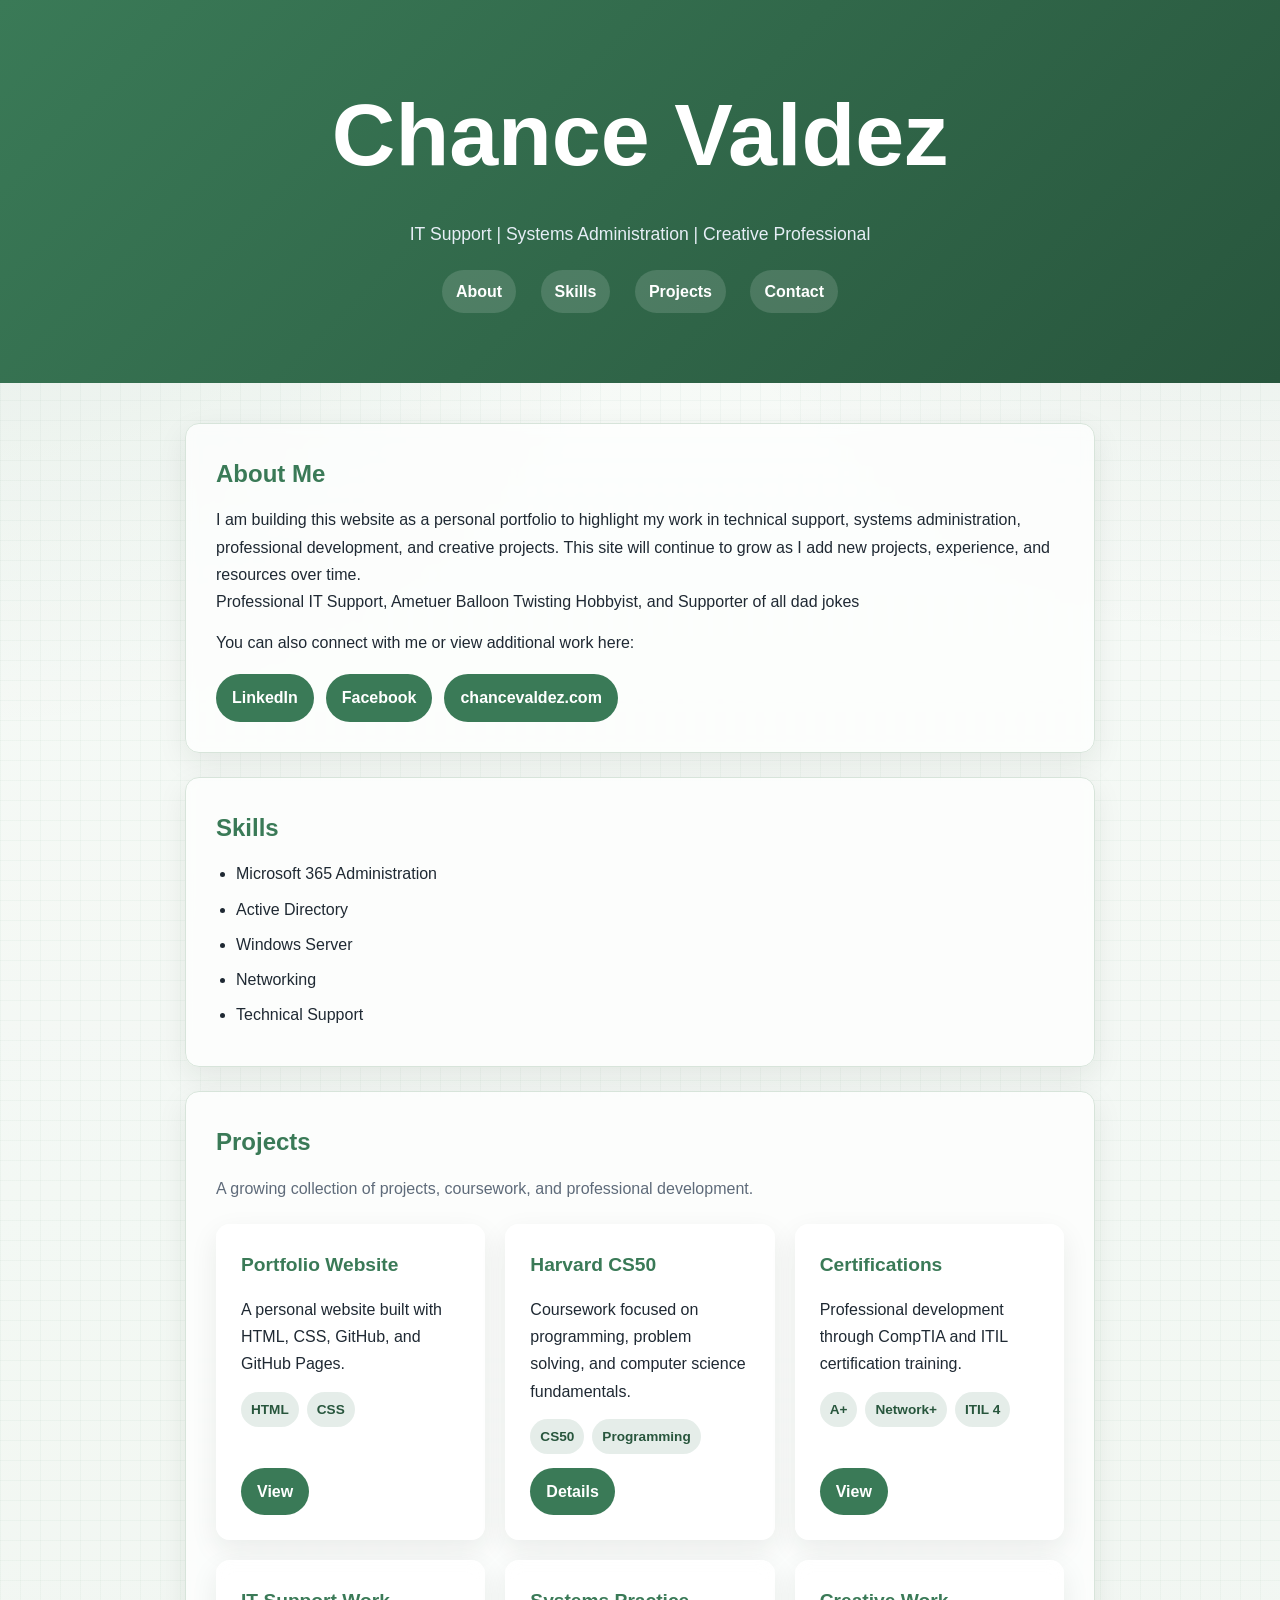
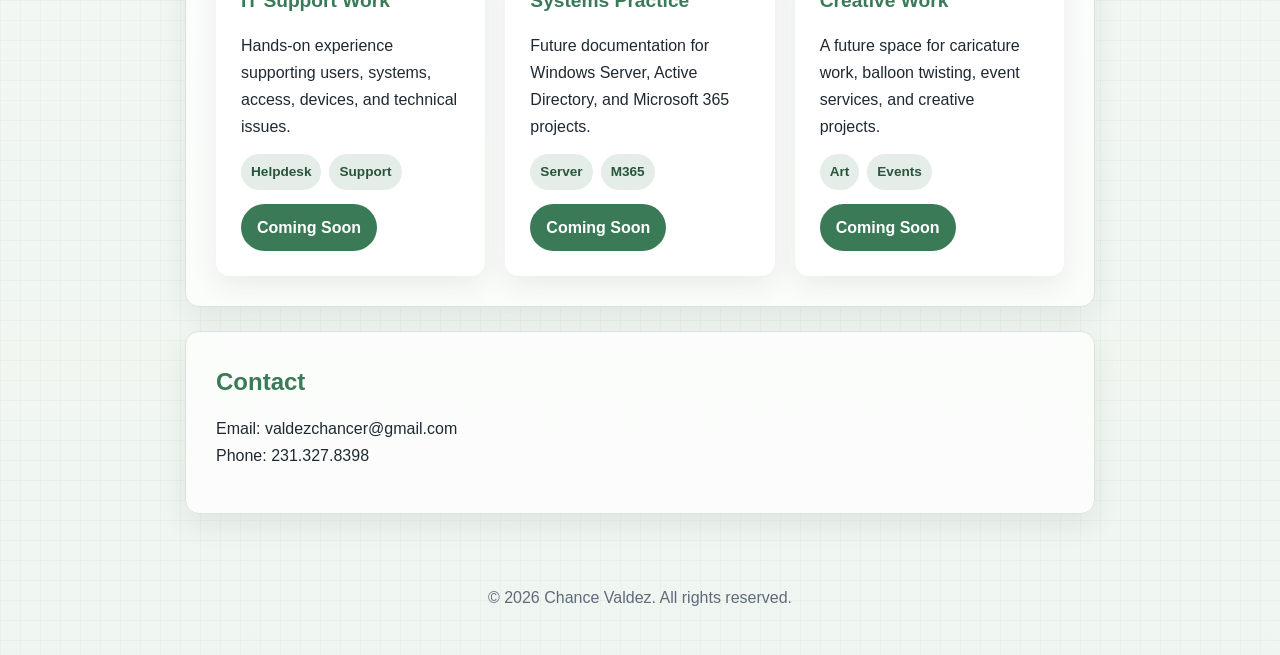
==== index.html @ 9042cffb "Build site dependencies and Journal structure" ====
<!DOCTYPE html>
<html lang="en">
<head>
  <meta charset="UTF-8" />

  <!-- Makes the site work better on phones/tablets -->
  <meta name="viewport" content="width=device-width, initial-scale=1.0" />

  <title>Chance Valdez | Portfolio</title>

  <!-- Connects this HTML file to the CSS styling file -->
  <link rel="stylesheet" href="style.css" />
</head>

<body>
  <header>
  <h1>Chance Valdez</h1>
  <p>IT Support | Systems Administration | Creative Professional</p>

  <nav>
    <a href="#about">About</a>
    <a href="#skills">Skills</a>
    <a href="#projects">Projects</a>
    <a href="#contact">Contact</a>
  </nav>

    <!-- Future expansion:
         Add a navigation menu here when the site grows.
         Example: Home, Resume, Projects, Contact, Art Business -->
  </header>

  <main>
    <section id="about">
  <h2>About Me</h2>
      <p>
  I am building this website as a personal portfolio to highlight my work in
  technical support, systems administration, professional development, and
  creative projects. This site will continue to grow as I add new projects,
  experience, and resources over time.
  <br>
  Professional IT Support, Ametuer Balloon Twisting Hobbyist, and Supporter of all dad jokes
</p>

<p>
  You can also connect with me or view additional work here:
</p>

<ul class="profile-links">
  <li>
    <a href="https://linkedin.chancevaldez.com" target="_blank" rel="noopener noreferrer">
      LinkedIn
    </a>
  </li>
  <li>
    <a href="https://www.facebook.com/chance.valdez" target="_blank" rel="noopener noreferrer">
      Facebook
    </a>
  </li>
  <li>
    <a href="https://chancevaldez.com" target="_blank" rel="noopener noreferrer">
      chancevaldez.com
    </a>
  </li>
</ul>

      <!-- Future expansion:
           Add a stronger professional summary here.
           This can be tailored toward IT, systems administration, or art/business. -->
    </section>

    <section id="skills">
      <h2>Skills</h2>
      <ul>
        <li>Microsoft 365 Administration</li>
        <li>Active Directory</li>
        <li>Windows Server</li>
        <li>Networking</li>
        <li>Technical Support</li>
      </ul>

      <!-- Future expansion:
           Turn this into skill categories:
           - Systems Administration
           - Networking
           - Cloud / Microsoft 365
           - Customer Support
           - Creative Services -->
    </section>

    <section id="projects">
  <h2>Projects</h2>

  <p class="section-intro">
    A growing collection of projects, coursework, and professional development.
  </p>

  <div class="project-grid">

    <article class="project-card">
      <h3>Portfolio Website</h3>
      <p>A personal website built with HTML, CSS, GitHub, and GitHub Pages.</p>
      <div class="project-tags">
        <span>HTML</span>
        <span>CSS</span>
      </div>
      <a href="https://chancevaldez.com" target="_blank" rel="noopener noreferrer" class="project-link">View</a>
    </article>

    <article class="project-card">
      <h3>Harvard CS50</h3>
      <p>Coursework focused on programming, problem solving, and computer science fundamentals.</p>
      <div class="project-tags">
        <span>CS50</span>
        <span>Programming</span>
      </div>
      <a href="https://pll.harvard.edu/course/cs50-introduction-computer-science" target="_blank" rel="noopener noreferrer" class="project-link">Details</a>
    </article>

    <article class="project-card">
      <h3>Certifications</h3>
      <p>Professional development through CompTIA and ITIL certification training.</p>
      <div class="project-tags">
        <span>A+</span>
        <span>Network+</span>
        <span>ITIL 4</span>
      </div>
      <a href="https://www.linkedin.com/in/leonard-valdez-239590a0/details/certifications/" target="_blank" rel="noopener noreferrer" class="project-link">View</a>
    </article>

    <article class="project-card">
      <h3>IT Support Work</h3>
      <p>Hands-on experience supporting users, systems, access, devices, and technical issues.</p>
      <div class="project-tags">
        <span>Helpdesk</span>
        <span>Support</span>
      </div>
      <a href="#" class="project-link">Coming Soon</a>
    </article>

    <article class="project-card">
      <h3>Systems Practice</h3>
      <p>Future documentation for Windows Server, Active Directory, and Microsoft 365 projects.</p>
      <div class="project-tags">
        <span>Server</span>
        <span>M365</span>
      </div>
      <a href="#" class="project-link">Coming Soon</a>
    </article>

    <article class="project-card">
      <h3>Creative Work</h3>
      <p>A future space for caricature work, balloon twisting, event services, and creative projects.</p>
      <div class="project-tags">
        <span>Art</span>
        <span>Events</span>
      </div>
      <a href="#" class="project-link">Coming Soon</a>
    </article>

  </div>

      <!-- Future expansion:
           Add cards for each project:
           - GitHub project
           - Home lab
           - Website build
           - Resume/career project
           - Caricature business page -->
    </section>

    <section id="contact">
      <h2>Contact</h2>
      <p>Email: valdezchancer@gmail.com
      <br>Phone: 231.327.8398
      </p>

      <!-- Future expansion:
           Add links to:
           - LinkedIn
           - GitHub
           - Resume PDF
           - Art portfolio/social pages -->
    </section>
  </main>

  <footer>
    <p>&copy; 2026 Chance Valdez. All rights reserved.</p>
  </footer>

  <!-- Optional JavaScript file for future features -->
  <script src="script.js"></script>
</body>
</html>
---- style.css ----
* {
  box-sizing: border-box;
  margin: 0;
  padding: 0;
}

html {
  scroll-behavior: smooth;
}

:root {
  --bg: #f4f8f4;
  --card: #ffffff;
  --text: #1f2933;
  --muted: #5f6b7a;
  --primary: #3a7a57;
  --primary-dark: #28563d;
  --border: #d7e4da;
}

body {
  font-family: Arial, Helvetica, sans-serif;
  line-height: 1.7;
  color: var(--text);
  margin: 0;

  background:
    linear-gradient(rgba(255,255,255,0.35), rgba(255,255,255,0.35)),
    linear-gradient(to right, rgba(47, 111, 79, 0.06) 1px, transparent 1px),
    linear-gradient(to bottom, rgba(47, 111, 79, 0.06) 1px, transparent 1px),
    radial-gradient(circle at top left, rgba(58, 122, 87, 0.18), transparent 28%),
    radial-gradient(circle at top right, rgba(40, 86, 61, 0.14), transparent 25%),
    linear-gradient(180deg, #f4f8f4 0%, #eef5ef 45%, #e7f0e8 100%);
  background-size:
    auto,
    20px 20px,
    20px 20px,
    auto,
    auto,
    auto;
}

header {
  text-align: center;
  padding: 60px 20px;
  background: linear-gradient(135deg, var(--primary), var(--primary-dark));
  color: white;
}

header h1 {
  font-size: 5.5rem;
  margin-bottom: 10px;
}

header p {
  font-size: 1.1rem;
  color: #e6eef6;
}

nav {
  margin-top: 20px;
}

nav a {
  display: inline-block;
  margin: 0 10px 10px;
  color: white;
  text-decoration: none;
  font-weight: bold;
  padding: 8px 14px;
  border-radius: 999px;
  background: rgba(255, 255, 255, 0.14);
  transition: background 0.2s ease, transform 0.2s ease;
}

nav a:hover {
  background: rgba(255, 255, 255, 0.24);
  transform: translateY(-2px);
}

main {
  max-width: 950px;
  margin: 40px auto;
  padding: 0 20px;
}

section {
  background: rgba(255, 255, 255, 0.72);
  margin-bottom: 24px;
  padding: 30px;
  border: 1px solid var(--border);
  border-radius: 14px;
  box-shadow: 0 10px 30px rgba(20, 40, 30, 0.08);
  backdrop-filter: blur(6px);
  -webkit-backdrop-filter: blur(6px);
}

section h2 {
  color: var(--primary);
  margin-bottom: 12px;
  font-size: 1.5rem;
}

p {
  margin-bottom: 14px;
}

ul {
  margin-left: 20px;
}

li {
  margin-bottom: 8px;
}

.profile-links {
  list-style: none;
  margin-left: 0;
  margin-top: 18px;
  display: flex;
  flex-wrap: wrap;
  gap: 12px;
}

.profile-links li {
  margin-bottom: 0;
}

.profile-links a {
  display: inline-block;
  padding: 10px 16px;
  border-radius: 999px;
  background: var(--primary);
  color: white;
  text-decoration: none;
  font-weight: bold;
}

.profile-links a:hover {
  background: var(--primary-dark);
}

.section-intro {
  margin-bottom: 22px;
  color: var(--muted);
}

.project-grid {
  display: grid;
  grid-template-columns: repeat(auto-fit, minmax(260px, 1fr));
  gap: 20px;
}

.project-card {
  background: rgba(255, 255, 255, 0.76);
  border: 1px solid rgba(255, 255, 255, 0.42);
  border-radius: 14px;
  padding: 24px;
  box-shadow: 0 10px 28px rgba(20, 40, 30, 0.08);
  backdrop-filter: blur(8px);
  -webkit-backdrop-filter: blur(8px);

  display: flex;
  flex-direction: column;
  gap: 14px;

  transition: transform 0.22s ease, box-shadow 0.22s ease;
}

.project-card:hover {
  transform: translateY(-5px);
  box-shadow: 0 16px 36px rgba(20, 40, 30, 0.14);
}

.project-card h3 {
  color: var(--primary);
  font-size: 1.2rem;
}

.project-card p {
  margin-bottom: 0;
}

.project-tags {
  display: flex;
  flex-wrap: wrap;
  gap: 8px;
}

.project-tags span {
  padding: 6px 10px;
  border-radius: 999px;
  background: rgba(47, 111, 79, 0.12);
  color: var(--primary-dark);
  font-size: 0.85rem;
  font-weight: 600;
}

.project-link {
  margin-top: auto;
  align-self: flex-start;
  padding: 10px 16px;
  border-radius: 999px;
  background: var(--primary);
  color: white;
  text-decoration: none;
  font-weight: bold;
}

.project-link:hover {
  background: var(--primary-dark);
}

footer {
  text-align: center;
  padding: 30px 20px;
  color: var(--muted);
}

@media (max-width: 600px) {
  header {
    padding: 45px 16px;
  }

  header h1 {
    font-size: 2rem;
  }

  section {
    padding: 22px;
  }

  .profile-links {
    flex-direction: column;
  }

  .profile-links a {
    text-align: center;
    width: 100%;
  }

  .project-link {
    width: 100%;
    text-align: center;
  }
}
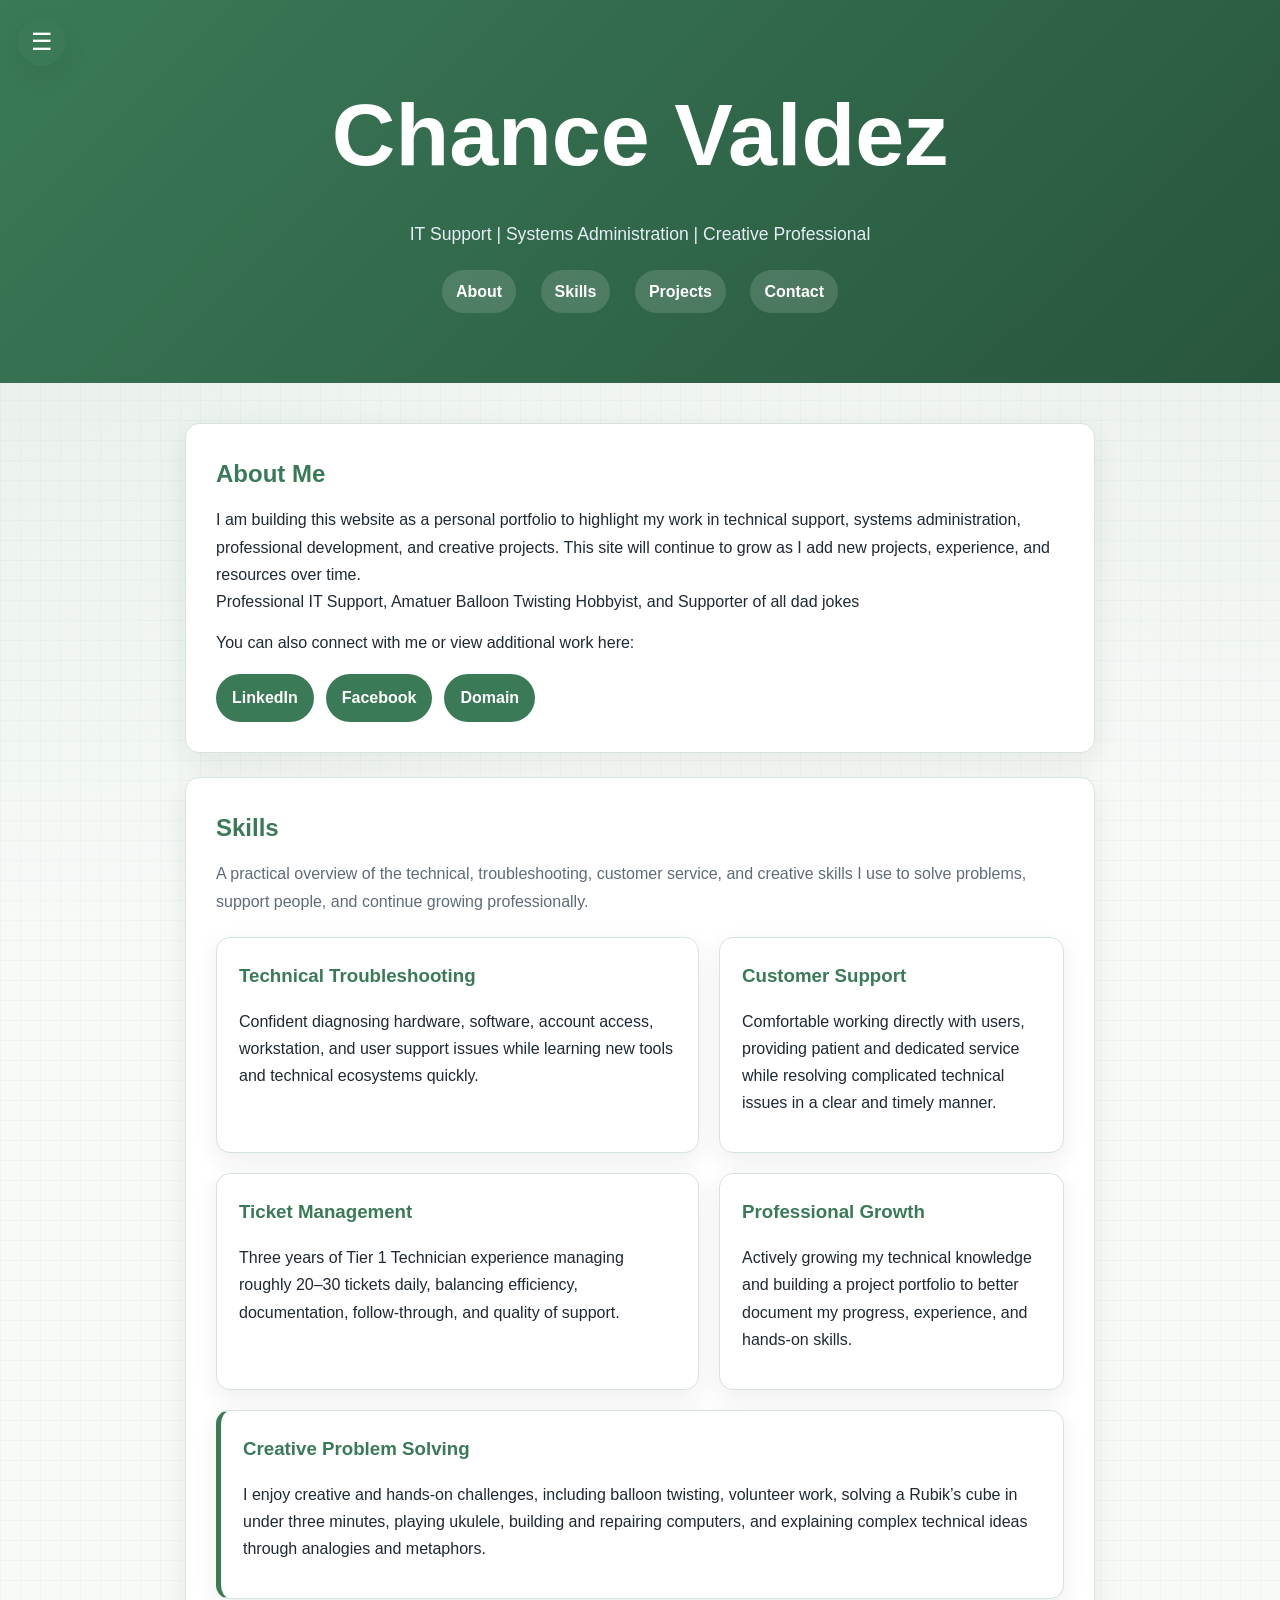
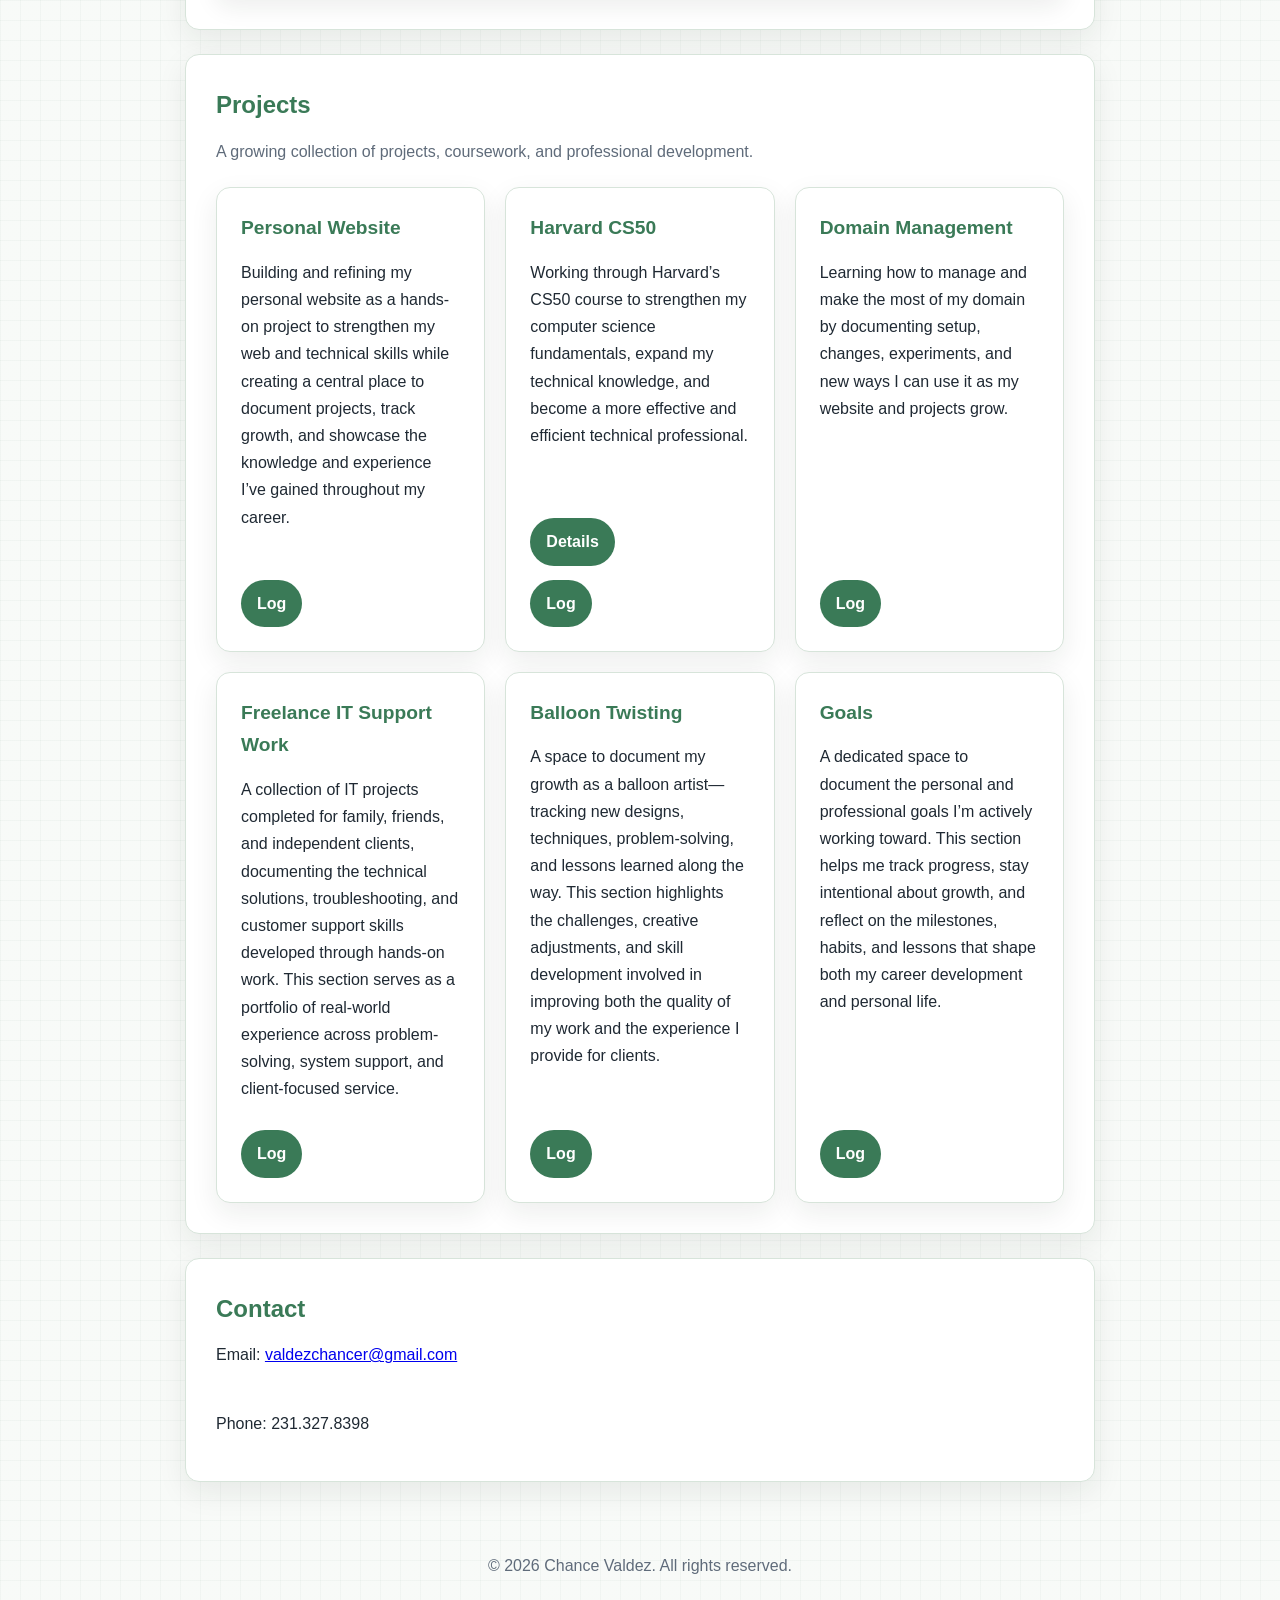
==== commit c08a5ee6: "Adjusting Site Specific File Locations" ====
--- a/index.html
+++ b/index.html
@@ -13,6 +13,24 @@
 </head>
 
 <body>
+  <div class="options-menu">
+  <button id="options-toggle" class="options-toggle" aria-label="Open options menu">
+    ☰
+  </button>
+
+  <div id="options-panel" class="options-panel">
+    <button id="theme-toggle" class="theme-toggle">
+      🌙 Dark Mode
+    </button>
+
+    <a href="#about">About</a>
+    <a href="#skills">Skills</a>
+    <a href="#projects">Projects</a>
+    <a href="#contact">Contact</a>
+    <a href="Secondary Page/gallery.html">Image Library</a>
+  </div>
+</div>
+
   <header>
   <h1>Chance Valdez</h1>
   <p>IT Support | Systems Administration | Creative Professional</p>
@@ -24,13 +42,10 @@
     <a href="#contact">Contact</a>
   </nav>
 
-    <!-- Future expansion:
-         Add a navigation menu here when the site grows.
-         Example: Home, Resume, Projects, Contact, Art Business -->
   </header>
 
   <main>
-    <section id="about">
+    <section id="about" class="reveal">
   <h2>About Me</h2>
       <p>
   I am building this website as a personal portfolio to highlight my work in
@@ -38,7 +53,7 @@
   creative projects. This site will continue to grow as I add new projects,
   experience, and resources over time.
   <br>
-  Professional IT Support, Ametuer Balloon Twisting Hobbyist, and Supporter of all dad jokes
+  Professional IT Support, Amatuer Balloon Twisting Hobbyist, and Supporter of all dad jokes
 </p>
 
 <p>
@@ -58,7 +73,7 @@
   </li>
   <li>
     <a href="https://chancevaldez.com" target="_blank" rel="noopener noreferrer">
-      chancevaldez.com
+      Domain
     </a>
   </li>
 </ul>
@@ -68,26 +83,61 @@
            This can be tailored toward IT, systems administration, or art/business. -->
     </section>
 
-    <section id="skills">
-      <h2>Skills</h2>
-      <ul>
-        <li>Microsoft 365 Administration</li>
-        <li>Active Directory</li>
-        <li>Windows Server</li>
-        <li>Networking</li>
-        <li>Technical Support</li>
-      </ul>
-
-      <!-- Future expansion:
-           Turn this into skill categories:
-           - Systems Administration
-           - Networking
-           - Cloud / Microsoft 365
-           - Customer Support
-           - Creative Services -->
-    </section>
-
-    <section id="projects">
+    <section id="skills" class="reveal">
+  <h2>Skills</h2>
+
+  <p class="section-intro">
+    A practical overview of the technical, troubleshooting, customer service,
+    and creative skills I use to solve problems, support people, and continue growing professionally.
+  </p>
+
+  <div class="skills-layout">
+
+    <div class="skill-group">
+      <h3>Technical Troubleshooting</h3>
+      <p>
+        Confident diagnosing hardware, software, account access, workstation,
+        and user support issues while learning new tools and technical ecosystems quickly.
+      </p>
+    </div>
+
+    <div class="skill-group">
+      <h3>Customer Support</h3>
+      <p>
+        Comfortable working directly with users, providing patient and dedicated service
+        while resolving complicated technical issues in a clear and timely manner.
+      </p>
+    </div>
+
+    <div class="skill-group">
+      <h3>Ticket Management</h3>
+      <p>
+        Three years of Tier 1 Technician experience managing roughly 20–30 tickets daily,
+        balancing efficiency, documentation, follow-through, and quality of support.
+      </p>
+    </div>
+
+    <div class="skill-group">
+      <h3>Professional Growth</h3>
+      <p>
+        Actively growing my technical knowledge and building a project portfolio to better
+        document my progress, experience, and hands-on skills.
+      </p>
+    </div>
+
+    <div class="skill-group featured-skill">
+      <h3>Creative Problem Solving</h3>
+      <p>
+        I enjoy creative and hands-on challenges, including balloon twisting, volunteer work,
+        solving a Rubik’s cube in under three minutes, playing ukulele, building and repairing
+        computers, and explaining complex technical ideas through analogies and metaphors.
+      </p>
+    </div>
+
+  </div>
+</section>
+
+    <section id="projects" class="reveal">
   <h2>Projects</h2>
 
   <p class="section-intro">
@@ -97,64 +147,53 @@
   <div class="project-grid">
 
     <article class="project-card">
-      <h3>Portfolio Website</h3>
-      <p>A personal website built with HTML, CSS, GitHub, and GitHub Pages.</p>
-      <div class="project-tags">
-        <span>HTML</span>
-        <span>CSS</span>
-      </div>
-      <a href="https://chancevaldez.com" target="_blank" rel="noopener noreferrer" class="project-link">View</a>
+      <h3>Personal Website</h3>
+      <p>Building and refining my personal website as a hands-on project to strengthen my web and technical skills while creating a central place to document projects, track growth, and showcase the knowledge and experience I’ve gained throughout my career.</p>
+      <div class="project-tags">
+      </div>
+      <a href="https://github.com/Chance203/Deep_Thought/blob/main/Journal/Website.txt" target="_blank" rel="noopener noreferrer" class="project-link">Log</a>
     </article>
 
     <article class="project-card">
       <h3>Harvard CS50</h3>
-      <p>Coursework focused on programming, problem solving, and computer science fundamentals.</p>
-      <div class="project-tags">
-        <span>CS50</span>
-        <span>Programming</span>
-      </div>
+      <p>Working through Harvard’s CS50 course to strengthen my computer science fundamentals, expand my technical knowledge, and become a more effective and efficient technical professional.</p>
+      <div class="project-tags">
+      </div>
+      <br>
       <a href="https://pll.harvard.edu/course/cs50-introduction-computer-science" target="_blank" rel="noopener noreferrer" class="project-link">Details</a>
-    </article>
-
-    <article class="project-card">
-      <h3>Certifications</h3>
-      <p>Professional development through CompTIA and ITIL certification training.</p>
-      <div class="project-tags">
-        <span>A+</span>
-        <span>Network+</span>
-        <span>ITIL 4</span>
-      </div>
-      <a href="https://www.linkedin.com/in/leonard-valdez-239590a0/details/certifications/" target="_blank" rel="noopener noreferrer" class="project-link">View</a>
-    </article>
-
-    <article class="project-card">
-      <h3>IT Support Work</h3>
-      <p>Hands-on experience supporting users, systems, access, devices, and technical issues.</p>
-      <div class="project-tags">
-        <span>Helpdesk</span>
-        <span>Support</span>
-      </div>
-      <a href="#" class="project-link">Coming Soon</a>
-    </article>
-
-    <article class="project-card">
-      <h3>Systems Practice</h3>
-      <p>Future documentation for Windows Server, Active Directory, and Microsoft 365 projects.</p>
-      <div class="project-tags">
-        <span>Server</span>
-        <span>M365</span>
-      </div>
-      <a href="#" class="project-link">Coming Soon</a>
-    </article>
-
-    <article class="project-card">
-      <h3>Creative Work</h3>
-      <p>A future space for caricature work, balloon twisting, event services, and creative projects.</p>
-      <div class="project-tags">
-        <span>Art</span>
-        <span>Events</span>
-      </div>
-      <a href="#" class="project-link">Coming Soon</a>
+      <a href="https://github.com/Chance203/Deep_Thought/blob/main/Journal/CS50%20Studies.txt" target="_blank" rel="noopener noreferrer" class="project-link">Log</a>
+    </article>
+
+    <article class="project-card">
+      <h3>Domain Management</h3>
+      <p>Learning how to manage and make the most of my domain by documenting setup, changes, experiments, and new ways I can use it as my website and projects grow.</p>
+      <div class="project-tags">
+      </div>
+      <a href="https://github.com/Chance203/Deep_Thought/blob/main/Journal/Domain.txt" target="_blank" rel="noopener noreferrer" class="project-link">Log</a>
+    </article>
+
+    <article class="project-card">
+      <h3>Freelance IT Support Work</h3>
+      <p>A collection of IT projects completed for family, friends, and independent clients, documenting the technical solutions, troubleshooting, and customer support skills developed through hands-on work. This section serves as a portfolio of real-world experience across problem-solving, system support, and client-focused service.</p>
+      <div class="project-tags">
+      </div>
+      <a href="https://github.com/Chance203/Deep_Thought/blob/main/Journal/Freelance%20IT%20Work.txt" class="project-link">Log</a>
+    </article>
+
+    <article class="project-card">
+      <h3>Balloon Twisting</h3>
+      <p>A space to document my growth as a balloon artist—tracking new designs, techniques, problem-solving, and lessons learned along the way. This section highlights the challenges, creative adjustments, and skill development involved in improving both the quality of my work and the experience I provide for clients.</p>
+      <div class="project-tags">
+      </div>
+      <a href="https://github.com/Chance203/Deep_Thought/blob/main/Journal/Balloon%20Twisting.txt" class="project-link">Log</a>
+    </article>
+
+    <article class="project-card">
+      <h3>Goals</h3>
+      <p>A dedicated space to document the personal and professional goals I’m actively working toward. This section helps me track progress, stay intentional about growth, and reflect on the milestones, habits, and lessons that shape both my career development and personal life.</p>
+      <div class="project-tags">
+      </div>
+      <a href="https://github.com/Chance203/Deep_Thought/blob/main/Journal/Goals.txt" class="project-link">Log</a>
     </article>
 
   </div>
@@ -168,9 +207,16 @@
            - Caricature business page -->
     </section>
 
-    <section id="contact">
+    <section id="contact" class="reveal">
       <h2>Contact</h2>
-      <p>Email: valdezchancer@gmail.com
+        <div class="contact-buttons">
+          Email:
+    <a href="mailto:valdezchancer@gmail.com" class="contact-button">
+        valdezchancer@gmail.com
+    </a>
+</div>
+
+<p id="copy-message"></p>
       <br>Phone: 231.327.8398
       </p>
 
@@ -187,7 +233,12 @@
     <p>&copy; 2026 Chance Valdez. All rights reserved.</p>
   </footer>
 
-  <!-- Optional JavaScript file for future features -->
+  <button id="back-to-top" class="back-to-top" aria-label="Back to top">
+ ↑
+</button>
+  
+  <!-- JavaScript file for future features -->
   <script src="script.js"></script>
+
 </body>
 </html>
--- a/style.css
+++ b/style.css
@@ -1,3 +1,7 @@
+/* ========================================
+   GLOBAL RESET
+======================================== */
+
 * {
   box-sizing: border-box;
   margin: 0;
@@ -7,6 +11,10 @@
 html {
   scroll-behavior: smooth;
 }
+
+/* ========================================
+   COLOR VARIABLES
+======================================== */
 
 :root {
   --bg: #f4f8f4;
@@ -16,21 +24,36 @@
   --primary: #3a7a57;
   --primary-dark: #28563d;
   --border: #d7e4da;
-}
+  --shadow: rgba(20, 40, 30, 0.08);
+}
+
+body.dark-mode {
+  --bg: #121212;
+  --card: #1e1e1e;
+  --text: #f5f5f5;
+  --muted: #b8c0cc;
+  --primary: #4304a8;
+  --primary-dark: #93c5fd;
+  --border: #333333;
+  --shadow: rgba(0, 0, 0, 0.35);
+}
+
+/* ========================================
+   BASE PAGE STYLES
+======================================== */
 
 body {
   font-family: Arial, Helvetica, sans-serif;
   line-height: 1.7;
   color: var(--text);
   margin: 0;
-
   background:
     linear-gradient(rgba(255,255,255,0.35), rgba(255,255,255,0.35)),
     linear-gradient(to right, rgba(47, 111, 79, 0.06) 1px, transparent 1px),
     linear-gradient(to bottom, rgba(47, 111, 79, 0.06) 1px, transparent 1px),
     radial-gradient(circle at top left, rgba(58, 122, 87, 0.18), transparent 28%),
     radial-gradient(circle at top right, rgba(40, 86, 61, 0.14), transparent 25%),
-    linear-gradient(180deg, #f4f8f4 0%, #eef5ef 45%, #e7f0e8 100%);
+    linear-gradient(180deg, var(--bg) 0%, var(--bg) 100%);
   background-size:
     auto,
     20px 20px,
@@ -40,6 +63,32 @@
     auto;
 }
 
+body.dark-mode {
+  background:
+    linear-gradient(rgba(0,0,0,0.35), rgba(0,0,0,0.35)),
+    linear-gradient(to right, rgba(96, 165, 250, 0.06) 1px, transparent 1px),
+    linear-gradient(to bottom, rgba(96, 165, 250, 0.06) 1px, transparent 1px),
+    radial-gradient(circle at top left, rgba(96, 165, 250, 0.14), transparent 28%),
+    radial-gradient(circle at top right, rgba(147, 197, 253, 0.10), transparent 25%),
+    linear-gradient(180deg, var(--bg) 0%, var(--bg) 100%);
+}
+
+p {
+  margin-bottom: 14px;
+}
+
+ul {
+  margin-left: 20px;
+}
+
+li {
+  margin-bottom: 8px;
+}
+
+/* ========================================
+   HEADER
+======================================== */
+
 header {
   text-align: center;
   padding: 60px 20px;
@@ -57,6 +106,10 @@
   color: #e6eef6;
 }
 
+/* ========================================
+   NAVIGATION
+======================================== */
+
 nav {
   margin-top: 20px;
 }
@@ -70,13 +123,97 @@
   padding: 8px 14px;
   border-radius: 999px;
   background: rgba(255, 255, 255, 0.14);
-  transition: background 0.2s ease, transform 0.2s ease;
 }
 
 nav a:hover {
   background: rgba(255, 255, 255, 0.24);
   transform: translateY(-2px);
 }
+
+/* Options Menu */
+
+.options-menu {
+  position: fixed;
+  top: 18px;
+  left: 18px;
+  z-index: 2000;
+}
+
+.options-toggle {
+  width: 48px;
+  height: 48px;
+  border: none;
+  border-radius: 50%;
+  background: var(--primary);
+  color: white;
+  font-size: 1.5rem;
+  cursor: pointer;
+  box-shadow: 0 10px 24px var(--shadow);
+}
+
+.options-panel {
+  position: absolute;
+  top: 58px;
+  left: 0;
+  min-width: 190px;
+  padding: 14px;
+  border-radius: 14px;
+  background: var(--card);
+  border: 1px solid var(--border);
+  box-shadow: 0 12px 32px var(--shadow);
+  display: none;
+  flex-direction: column;
+  gap: 10px;
+}
+
+.options-panel.show {
+  display: flex;
+}
+
+.options-panel a,
+.options-panel button {
+  display: block;
+  width: 100%;
+  padding: 10px 12px;
+  border-radius: 999px;
+  border: none;
+  background: var(--primary);
+  color: white;
+  text-align: center;
+  text-decoration: none;
+  font-weight: bold;
+  cursor: pointer;
+}
+
+.options-panel a:hover,
+.options-panel button:hover,
+.options-toggle:hover {
+  background: var(--primary-dark);
+}
+
+/* ========================================
+   DARK MODE BUTTON
+======================================== */
+
+.theme-toggle {
+  margin-top: 16px;
+  padding: 10px 16px;
+  border-radius: 999px;
+  border: 1px solid var(--border);
+  background: var(--card);
+  color: var(--text);
+  cursor: pointer;
+  font-weight: bold;
+}
+
+.theme-toggle:hover {
+  opacity: 0.9;
+  transform: translateY(-2px);
+}
+
+/* ========================================
+   MAIN LAYOUT
+======================================== */
 
 main {
   max-width: 950px;
@@ -85,14 +222,13 @@
 }
 
 section {
-  background: rgba(255, 255, 255, 0.72);
+  background: var(--card);
+  color: var(--text);
   margin-bottom: 24px;
   padding: 30px;
   border: 1px solid var(--border);
   border-radius: 14px;
-  box-shadow: 0 10px 30px rgba(20, 40, 30, 0.08);
-  backdrop-filter: blur(6px);
-  -webkit-backdrop-filter: blur(6px);
+  box-shadow: 0 10px 30px var(--shadow);
 }
 
 section h2 {
@@ -101,17 +237,14 @@
   font-size: 1.5rem;
 }
 
-p {
-  margin-bottom: 14px;
-}
-
-ul {
-  margin-left: 20px;
-}
-
-li {
-  margin-bottom: 8px;
-}
+.section-intro {
+  margin-bottom: 22px;
+  color: var(--muted);
+}
+
+/* ========================================
+   PROFILE LINKS
+======================================== */
 
 .profile-links {
   list-style: none;
@@ -140,10 +273,9 @@
   background: var(--primary-dark);
 }
 
-.section-intro {
-  margin-bottom: 22px;
-  color: var(--muted);
-}
+/* ========================================
+   PROJECT SECTION
+======================================== */
 
 .project-grid {
   display: grid;
@@ -152,24 +284,20 @@
 }
 
 .project-card {
-  background: rgba(255, 255, 255, 0.76);
-  border: 1px solid rgba(255, 255, 255, 0.42);
+  background: var(--card);
+  color: var(--text);
+  border: 1px solid var(--border);
   border-radius: 14px;
   padding: 24px;
-  box-shadow: 0 10px 28px rgba(20, 40, 30, 0.08);
-  backdrop-filter: blur(8px);
-  -webkit-backdrop-filter: blur(8px);
-
+  box-shadow: 0 10px 28px var(--shadow);
   display: flex;
   flex-direction: column;
   gap: 14px;
-
-  transition: transform 0.22s ease, box-shadow 0.22s ease;
 }
 
 .project-card:hover {
   transform: translateY(-5px);
-  box-shadow: 0 16px 36px rgba(20, 40, 30, 0.14);
+  box-shadow: 0 16px 36px var(--shadow);
 }
 
 .project-card h3 {
@@ -211,12 +339,108 @@
   background: var(--primary-dark);
 }
 
+/* ========================================
+   SKILLS SECTION
+======================================== */
+
+.skills-layout {
+  display: grid;
+  grid-template-columns: 1.4fr 1fr;
+  gap: 20px;
+}
+
+.skill-group {
+  background: var(--card);
+  color: var(--text);
+  border: 1px solid var(--border);
+  border-radius: 14px;
+  padding: 22px;
+  box-shadow: 0 8px 24px var(--shadow);
+}
+
+.skill-group h3 {
+  color: var(--primary);
+  margin-bottom: 16px;
+}
+
+.skill-item {
+  margin-bottom: 18px;
+}
+
+.skill-top {
+  display: flex;
+  justify-content: space-between;
+  gap: 12px;
+  font-weight: bold;
+  margin-bottom: 8px;
+}
+
+.skill-top span:last-child {
+  color: var(--muted);
+  font-size: 0.9rem;
+}
+
+.skill-bar {
+  height: 10px;
+  background: rgba(47, 111, 79, 0.12);
+  border-radius: 999px;
+  overflow: hidden;
+}
+
+.skill-bar div {
+  height: 100%;
+  background: linear-gradient(135deg, var(--primary), var(--primary-dark));
+  border-radius: 999px;
+}
+
+.skill-pill-list {
+  display: flex;
+  flex-wrap: wrap;
+  gap: 10px;
+}
+
+.skill-pill-list span {
+  padding: 8px 12px;
+  border-radius: 999px;
+  background: rgba(47, 111, 79, 0.12);
+  color: var(--primary-dark);
+  font-weight: bold;
+  font-size: 0.9rem;
+}
+
+.featured-skill {
+  grid-column: 1 / -1;
+  border-left: 5px solid var(--primary);
+}
+
+/* ========================================
+   DARK MODE SECTION ADJUSTMENTS
+======================================== */
+
+body.dark-mode .project-tags span,
+body.dark-mode .skill-pill-list span {
+  background: rgba(96, 165, 250, 0.14);
+  color: var(--primary-dark);
+}
+
+body.dark-mode .skill-bar {
+  background: rgba(96, 165, 250, 0.14);
+}
+
+/* ========================================
+   FOOTER
+======================================== */
+
 footer {
   text-align: center;
   padding: 30px 20px;
   color: var(--muted);
 }
 
+/* ========================================
+   RESPONSIVE DESIGN
+======================================== */
+
 @media (max-width: 600px) {
   header {
     padding: 45px 16px;
@@ -243,4 +467,166 @@
     width: 100%;
     text-align: center;
   }
+
+  .skills-layout {
+    grid-template-columns: 1fr;
+  }
+
+  .featured-skill {
+    grid-column: auto;
+  }
+}
+
+/* ========================================
+   ANIMATIONS
+======================================== */
+
+nav a,
+.theme-toggle,
+.project-card,
+.project-link,
+.profile-links a {
+  transition:
+    background 0.2s ease,
+    transform 0.2s ease,
+    opacity 0.2s ease,
+    box-shadow 0.22s ease;
+}
+
+/* Scroll Reveal Animation */
+
+.reveal {
+  opacity: 0;
+  transform: translateY(40px);
+  transition:
+    opacity 0.8s ease,
+    transform 0.8s ease;
+}
+
+.reveal.active {
+  opacity: 1;
+  transform: translateY(0);
+}
+
+/* Card-Specific Scroll Reveal Animation */
+
+.project-card.reveal,
+.skill-card.reveal,
+.skill-group.reveal {
+  transform: translateY(30px) scale(0.98);
+}
+
+.project-card.reveal.active,
+.skill-card.reveal.active,
+.skill-group.reveal.active {
+  transform: translateY(0) scale(1);
+}
+
+/* Back to Top Button */
+
+.back-to-top {
+  position: fixed;
+  right: 24px;
+  bottom: 24px;
+  width: 48px;
+  height: 48px;
+  border: none;
+  border-radius: 50%;
+  background: var(--primary);
+  color: white;
+  font-size: 1.5rem;
+  font-weight: bold;
+  cursor: pointer;
+  box-shadow: 0 10px 24px var(--shadow);
+  opacity: 0;
+  visibility: hidden;
+  transform: translateY(12px);
+  transition:
+    opacity 0.25s ease,
+    transform 0.25s ease,
+    visibility 0.25s ease,
+    background 0.2s ease;
+  z-index: 1000;
+}
+
+.back-to-top.show {
+  opacity: 1;
+  visibility: visible;
+  transform: translateY(0);
+}
+
+.back-to-top:hover {
+  background: var(--primary-dark);
+  transform: translateY(-3px);
+}
+
+/* ========================= */
+/* Thumbnail Gallery */
+/* ========================= */
+
+.gallery-grid {
+  display: grid;
+  grid-template-columns: repeat(auto-fit, minmax(180px, 1fr));
+  gap: 20px;
+  margin-top: 2rem;
+}
+
+.gallery-thumbnail {
+  width: 100%;
+  height: 180px;
+  object-fit: cover;
+
+  border-radius: 12px;
+  box-shadow: 0 8px 20px rgba(0, 0, 0, 0.18);
+
+  cursor: pointer;
+  transition: transform 0.25s ease, box-shadow 0.25s ease;
+}
+
+.gallery-thumbnail:hover {
+  transform: scale(1.04);
+  box-shadow: 0 12px 28px rgba(0, 0, 0, 0.25);
+}
+
+/* ========================= */
+/* Lightbox */
+/* ========================= */
+
+.lightbox {
+  position: fixed;
+  inset: 0;
+  background: rgba(0, 0, 0, 0.85);
+
+  display: none;
+  justify-content: center;
+  align-items: center;
+
+  padding: 30px;
+  z-index: 9999;
+}
+
+.lightbox.active {
+  display: flex;
+}
+
+.lightbox img {
+  max-width: 95%;
+  max-height: 90vh;
+  object-fit: contain;
+
+  border-radius: 12px;
+  box-shadow: 0 12px 35px rgba(0, 0, 0, 0.4);
+}
+
+.lightbox-close {
+  position: absolute;
+  top: 20px;
+  right: 30px;
+
+  background: transparent;
+  border: none;
+  color: white;
+
+  font-size: 3rem;
+  cursor: pointer;
 }
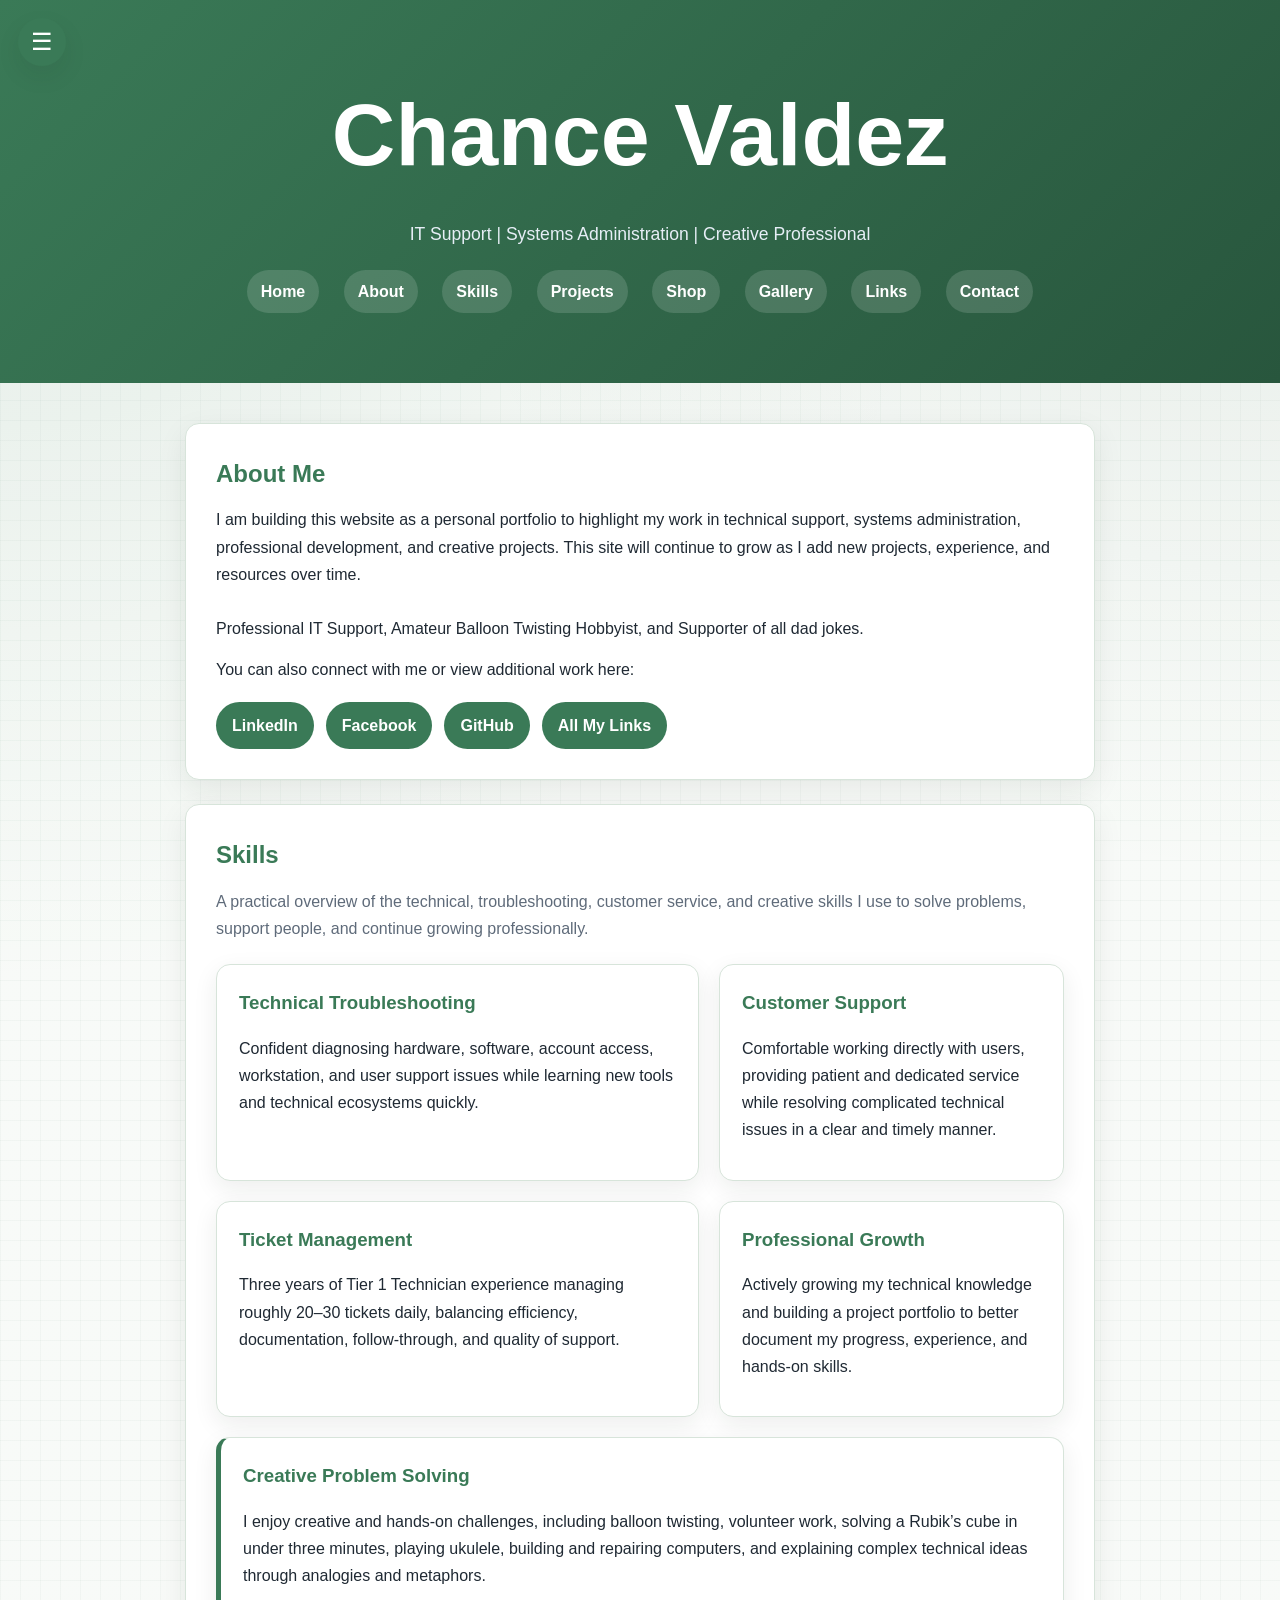
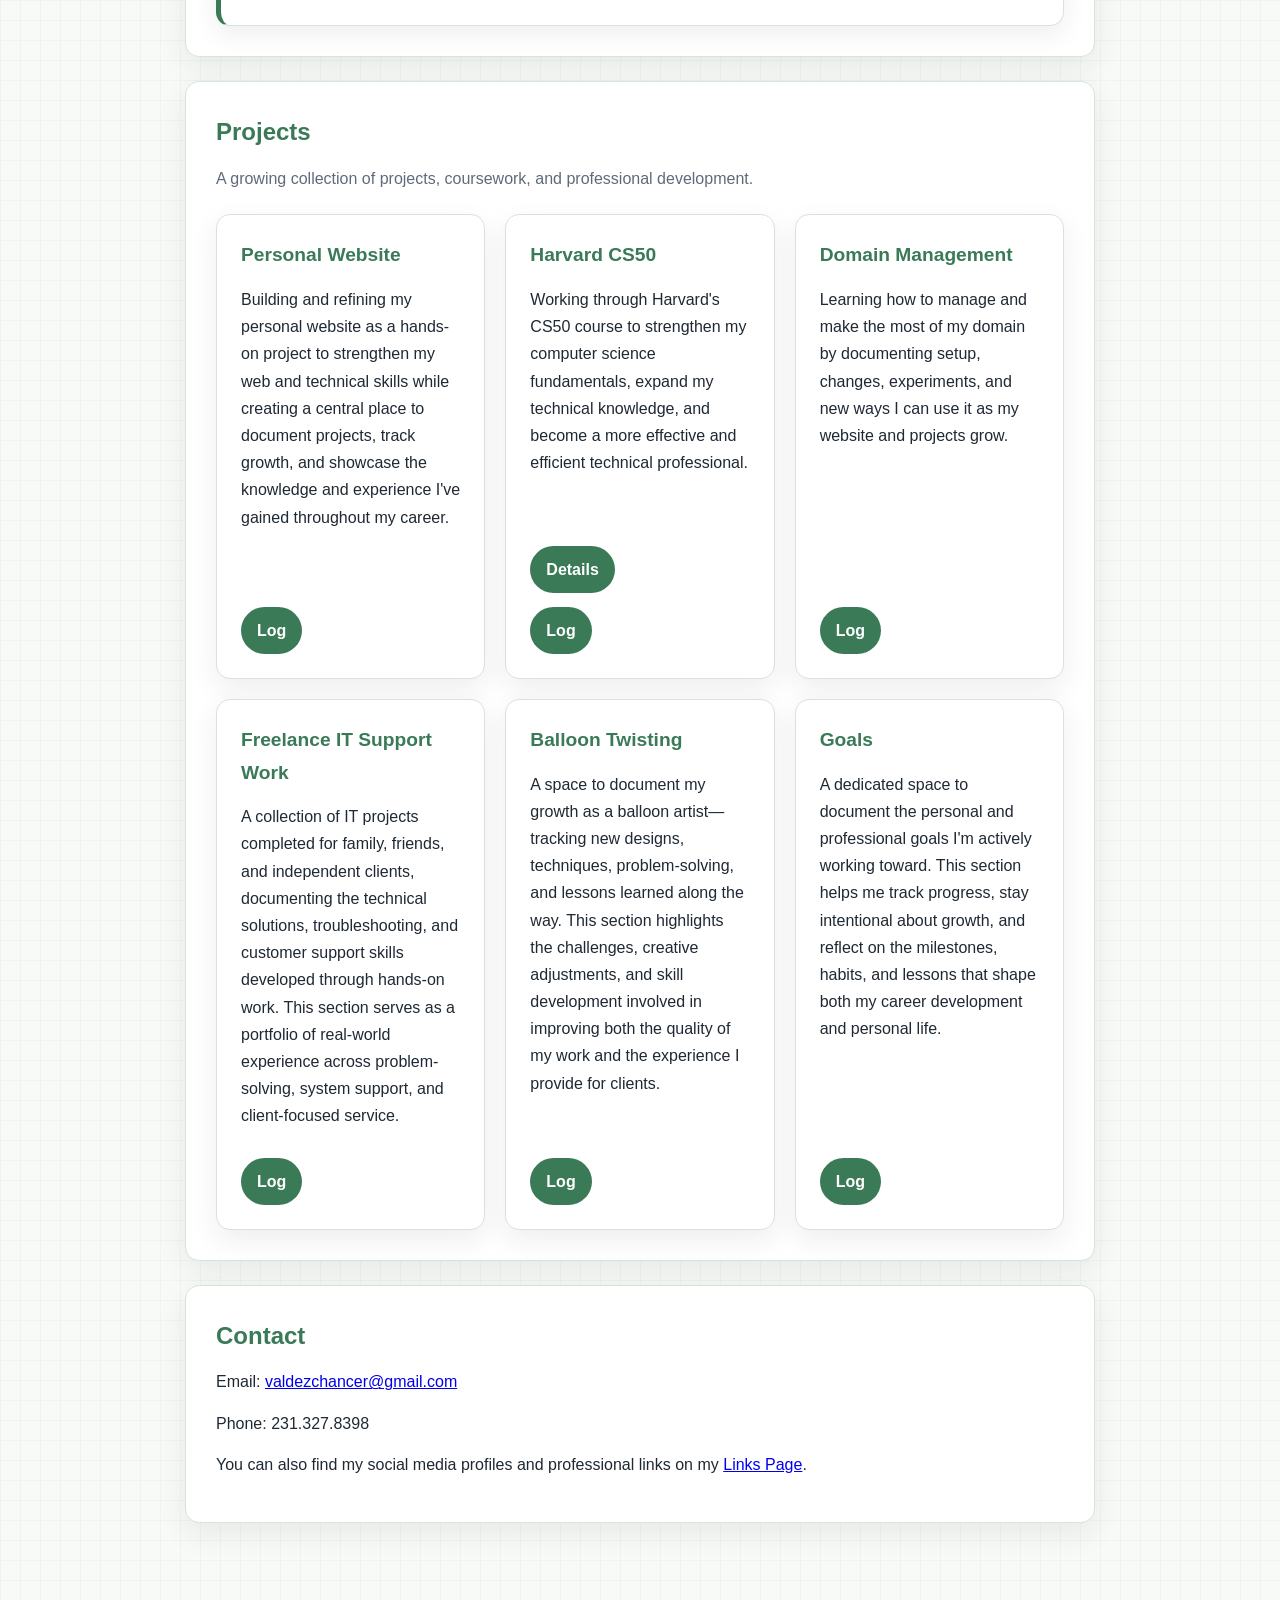
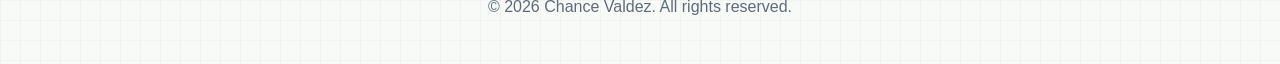
==== commit 679a504b: "Adding Links to Links" ====
--- a/index.html
+++ b/index.html
@@ -1,244 +1,599 @@
 <!DOCTYPE html>
 <html lang="en">
+
 <head>
+  <!-- ==========================================
+       PAGE INFORMATION
+  ========================================== -->
+
   <meta charset="UTF-8" />
 
-  <!-- Makes the site work better on phones/tablets -->
+  <!-- Mobile responsiveness -->
   <meta name="viewport" content="width=device-width, initial-scale=1.0" />
 
+  <meta
+    name="description"
+    content="Chance Valdez's personal portfolio showcasing IT support, systems administration, professional development, creative projects, and technical skills."
+  />
+
   <title>Chance Valdez | Portfolio</title>
 
-  <!-- Connects this HTML file to the CSS styling file -->
+  <!-- Main website stylesheet -->
   <link rel="stylesheet" href="style.css" />
+
 </head>
 
 <body>
+
+  <!-- ==========================================
+       OPTIONS MENU
+  ========================================== -->
+
   <div class="options-menu">
-  <button id="options-toggle" class="options-toggle" aria-label="Open options menu">
-    ☰
+
+    <button
+      id="options-toggle"
+      class="options-toggle"
+      aria-label="Open options menu"
+      aria-controls="options-panel"
+      aria-expanded="false"
+    >
+      ☰
+    </button>
+
+    <div id="options-panel" class="options-panel">
+
+      <!-- Dark Mode Toggle -->
+      <button id="theme-toggle" class="theme-toggle">
+        🌙 Dark Mode
+      </button>
+
+      <!-- Navigation Links -->
+      <a href="index.html">Home</a>
+
+      <a href="#about">About</a>
+
+      <a href="#skills">Skills</a>
+
+      <a href="#projects">Projects</a>
+
+      <a href="shop.html">Shop</a>
+
+      <a href="Secondary%20Page/gallery.html">Image Library</a>
+
+      <a href="links/">Links</a>
+
+      <a href="#contact">Contact</a>
+
+    </div>
+
+  </div>
+
+
+  <!-- ==========================================
+       WEBSITE HEADER
+  ========================================== -->
+
+  <header>
+
+    <h1>Chance Valdez</h1>
+
+    <p>
+      IT Support | Systems Administration | Creative Professional
+    </p>
+
+
+    <!-- ==========================================
+         MAIN NAVIGATION
+    ========================================== -->
+
+    <nav aria-label="Main navigation">
+
+      <a href="index.html">Home</a>
+
+      <a href="#about">About</a>
+
+      <a href="#skills">Skills</a>
+
+      <a href="#projects">Projects</a>
+
+      <a href="shop.html">Shop</a>
+
+      <a href="Secondary%20Page/gallery.html">Gallery</a>
+
+      <a href="links/">Links</a>
+
+      <a href="#contact">Contact</a>
+
+    </nav>
+
+  </header>
+
+
+  <!-- ==========================================
+       MAIN WEBSITE CONTENT
+  ========================================== -->
+
+  <main>
+
+
+    <!-- ==========================================
+         ABOUT ME SECTION
+    ========================================== -->
+
+    <section id="about" class="reveal">
+
+      <h2>About Me</h2>
+
+      <p>
+        I am building this website as a personal portfolio to highlight my work in
+        technical support, systems administration, professional development, and
+        creative projects.
+
+        This site will continue to grow as I add new projects,
+        experience, and resources over time.
+
+        <br><br>
+
+        Professional IT Support, Amateur Balloon Twisting Hobbyist,
+        and Supporter of all dad jokes.
+      </p>
+
+      <p>
+        You can also connect with me or view additional work here:
+      </p>
+
+
+      <!-- SOCIAL AND PROFESSIONAL LINKS -->
+
+      <ul class="profile-links">
+
+        <li>
+          <a
+            href="https://linkedin.chancevaldez.com"
+            target="_blank"
+            rel="noopener noreferrer"
+          >
+            LinkedIn
+          </a>
+        </li>
+
+        <li>
+          <a
+            href="https://www.facebook.com/chance.valdez"
+            target="_blank"
+            rel="noopener noreferrer"
+          >
+            Facebook
+          </a>
+        </li>
+
+        <li>
+          <a
+            href="https://github.com/Chance203"
+            target="_blank"
+            rel="noopener noreferrer"
+          >
+            GitHub
+          </a>
+        </li>
+
+        <li>
+          <a href="links/">
+            All My Links
+          </a>
+        </li>
+
+      </ul>
+
+    </section>
+
+
+
+    <!-- ==========================================
+         SKILLS SECTION
+    ========================================== -->
+
+    <section id="skills" class="reveal">
+
+      <h2>Skills</h2>
+
+      <p class="section-intro">
+        A practical overview of the technical, troubleshooting,
+        customer service, and creative skills I use to solve problems,
+        support people, and continue growing professionally.
+      </p>
+
+
+      <div class="skills-layout">
+
+
+        <!-- TECHNICAL TROUBLESHOOTING -->
+
+        <div class="skill-group">
+
+          <h3>Technical Troubleshooting</h3>
+
+          <p>
+            Confident diagnosing hardware, software, account access,
+            workstation, and user support issues while learning
+            new tools and technical ecosystems quickly.
+          </p>
+
+        </div>
+
+
+        <!-- CUSTOMER SUPPORT -->
+
+        <div class="skill-group">
+
+          <h3>Customer Support</h3>
+
+          <p>
+            Comfortable working directly with users, providing patient
+            and dedicated service while resolving complicated technical
+            issues in a clear and timely manner.
+          </p>
+
+        </div>
+
+
+        <!-- TICKET MANAGEMENT -->
+
+        <div class="skill-group">
+
+          <h3>Ticket Management</h3>
+
+          <p>
+            Three years of Tier 1 Technician experience managing
+            roughly 20–30 tickets daily, balancing efficiency,
+            documentation, follow-through, and quality of support.
+          </p>
+
+        </div>
+
+
+        <!-- PROFESSIONAL GROWTH -->
+
+        <div class="skill-group">
+
+          <h3>Professional Growth</h3>
+
+          <p>
+            Actively growing my technical knowledge and building
+            a project portfolio to better document my progress,
+            experience, and hands-on skills.
+          </p>
+
+        </div>
+
+
+        <!-- CREATIVE PROBLEM SOLVING -->
+
+        <div class="skill-group featured-skill">
+
+          <h3>Creative Problem Solving</h3>
+
+          <p>
+            I enjoy creative and hands-on challenges, including balloon
+            twisting, volunteer work, solving a Rubik’s cube in under
+            three minutes, playing ukulele, building and repairing
+            computers, and explaining complex technical ideas through
+            analogies and metaphors.
+          </p>
+
+        </div>
+
+      </div>
+
+    </section>
+
+
+
+    <!-- ==========================================
+         PROJECTS SECTION
+    ========================================== -->
+
+    <section id="projects" class="reveal">
+
+      <h2>Projects</h2>
+
+      <p class="section-intro">
+        A growing collection of projects, coursework,
+        and professional development.
+      </p>
+
+
+      <div class="project-grid">
+
+
+        <!-- PERSONAL WEBSITE -->
+
+        <article class="project-card">
+
+          <h3>Personal Website</h3>
+
+          <p>
+            Building and refining my personal website as a hands-on
+            project to strengthen my web and technical skills while
+            creating a central place to document projects, track growth,
+            and showcase the knowledge and experience I've gained
+            throughout my career.
+          </p>
+
+          <div class="project-tags"></div>
+
+          <a
+            href="https://github.com/Chance203/Deep_Thought/blob/main/Journal/Website.txt"
+            target="_blank"
+            rel="noopener noreferrer"
+            class="project-link"
+          >
+            Log
+          </a>
+
+        </article>
+
+
+
+        <!-- HARVARD CS50 -->
+
+        <article class="project-card">
+
+          <h3>Harvard CS50</h3>
+
+          <p>
+            Working through Harvard's CS50 course to strengthen
+            my computer science fundamentals, expand my technical
+            knowledge, and become a more effective and efficient
+            technical professional.
+          </p>
+
+          <div class="project-tags"></div>
+
+          <br>
+
+          <a
+            href="https://pll.harvard.edu/course/cs50-introduction-computer-science"
+            target="_blank"
+            rel="noopener noreferrer"
+            class="project-link"
+          >
+            Details
+          </a>
+
+          <a
+            href="https://github.com/Chance203/Deep_Thought/blob/main/Journal/CS50%20Studies.txt"
+            target="_blank"
+            rel="noopener noreferrer"
+            class="project-link"
+          >
+            Log
+          </a>
+
+        </article>
+
+
+
+        <!-- DOMAIN MANAGEMENT -->
+
+        <article class="project-card">
+
+          <h3>Domain Management</h3>
+
+          <p>
+            Learning how to manage and make the most of my domain
+            by documenting setup, changes, experiments, and new
+            ways I can use it as my website and projects grow.
+          </p>
+
+          <div class="project-tags"></div>
+
+          <a
+            href="https://github.com/Chance203/Deep_Thought/blob/main/Journal/Domain.txt"
+            target="_blank"
+            rel="noopener noreferrer"
+            class="project-link"
+          >
+            Log
+          </a>
+
+        </article>
+
+
+
+        <!-- FREELANCE IT SUPPORT -->
+
+        <article class="project-card">
+
+          <h3>Freelance IT Support Work</h3>
+
+          <p>
+            A collection of IT projects completed for family,
+            friends, and independent clients, documenting the
+            technical solutions, troubleshooting, and customer
+            support skills developed through hands-on work.
+
+            This section serves as a portfolio of real-world
+            experience across problem-solving, system support,
+            and client-focused service.
+          </p>
+
+          <div class="project-tags"></div>
+
+          <a
+            href="https://github.com/Chance203/Deep_Thought/blob/main/Journal/Freelance%20IT%20Work.txt"
+            target="_blank"
+            rel="noopener noreferrer"
+            class="project-link"
+          >
+            Log
+          </a>
+
+        </article>
+
+
+
+        <!-- BALLOON TWISTING -->
+
+        <article class="project-card">
+
+          <h3>Balloon Twisting</h3>
+
+          <p>
+            A space to document my growth as a balloon artist—tracking
+            new designs, techniques, problem-solving, and lessons
+            learned along the way.
+
+            This section highlights the challenges, creative adjustments,
+            and skill development involved in improving both the quality
+            of my work and the experience I provide for clients.
+          </p>
+
+          <div class="project-tags"></div>
+
+          <a
+            href="https://github.com/Chance203/Deep_Thought/blob/main/Journal/Balloon%20Twisting.txt"
+            target="_blank"
+            rel="noopener noreferrer"
+            class="project-link"
+          >
+            Log
+          </a>
+
+        </article>
+
+
+
+        <!-- GOALS -->
+
+        <article class="project-card">
+
+          <h3>Goals</h3>
+
+          <p>
+            A dedicated space to document the personal and professional
+            goals I'm actively working toward.
+
+            This section helps me track progress, stay intentional
+            about growth, and reflect on the milestones, habits,
+            and lessons that shape both my career development
+            and personal life.
+          </p>
+
+          <div class="project-tags"></div>
+
+          <a
+            href="https://github.com/Chance203/Deep_Thought/blob/main/Journal/Goals.txt"
+            target="_blank"
+            rel="noopener noreferrer"
+            class="project-link"
+          >
+            Log
+          </a>
+
+        </article>
+
+
+      </div>
+
+    </section>
+
+
+
+    <!-- ==========================================
+         CONTACT SECTION
+    ========================================== -->
+
+    <section id="contact" class="reveal">
+
+      <h2>Contact</h2>
+
+
+      <!-- EMAIL CONTACT -->
+
+      <div class="contact-buttons">
+
+        Email:
+
+        <a
+          href="mailto:valdezchancer@gmail.com"
+          class="contact-button"
+        >
+          valdezchancer@gmail.com
+        </a>
+
+      </div>
+
+
+      <!-- MESSAGE USED BY EXISTING JAVASCRIPT -->
+
+      <p id="copy-message"></p>
+
+
+      <!-- PHONE CONTACT -->
+
+      <p>
+        Phone: 231.327.8398
+      </p>
+
+
+      <!-- ADDITIONAL CONTACT OPTIONS -->
+
+      <p>
+        You can also find my social media profiles
+        and professional links on my
+        <a href="links/">Links Page</a>.
+      </p>
+
+    </section>
+
+  </main>
+
+
+
+  <!-- ==========================================
+       WEBSITE FOOTER
+  ========================================== -->
+
+  <footer>
+
+    <p>
+      &copy; 2026 Chance Valdez. All rights reserved.
+    </p>
+
+  </footer>
+
+
+
+  <!-- ==========================================
+       BACK TO TOP BUTTON
+  ========================================== -->
+
+  <button
+    id="back-to-top"
+    class="back-to-top"
+    aria-label="Back to top"
+  >
+    ↑
   </button>
 
-  <div id="options-panel" class="options-panel">
-    <button id="theme-toggle" class="theme-toggle">
-      🌙 Dark Mode
-    </button>
-
-    <a href="#about">About</a>
-    <a href="#skills">Skills</a>
-    <a href="#projects">Projects</a>
-    <a href="#contact">Contact</a>
-    <a href="Secondary Page/gallery.html">Image Library</a>
-  </div>
-</div>
-
-  <header>
-  <h1>Chance Valdez</h1>
-  <p>IT Support | Systems Administration | Creative Professional</p>
-
-  <nav>
-    <a href="#about">About</a>
-    <a href="#skills">Skills</a>
-    <a href="#projects">Projects</a>
-    <a href="#contact">Contact</a>
-  </nav>
-
-  </header>
-
-  <main>
-    <section id="about" class="reveal">
-  <h2>About Me</h2>
-      <p>
-  I am building this website as a personal portfolio to highlight my work in
-  technical support, systems administration, professional development, and
-  creative projects. This site will continue to grow as I add new projects,
-  experience, and resources over time.
-  <br>
-  Professional IT Support, Amatuer Balloon Twisting Hobbyist, and Supporter of all dad jokes
-</p>
-
-<p>
-  You can also connect with me or view additional work here:
-</p>
-
-<ul class="profile-links">
-  <li>
-    <a href="https://linkedin.chancevaldez.com" target="_blank" rel="noopener noreferrer">
-      LinkedIn
-    </a>
-  </li>
-  <li>
-    <a href="https://www.facebook.com/chance.valdez" target="_blank" rel="noopener noreferrer">
-      Facebook
-    </a>
-  </li>
-  <li>
-    <a href="https://chancevaldez.com" target="_blank" rel="noopener noreferrer">
-      Domain
-    </a>
-  </li>
-</ul>
-
-      <!-- Future expansion:
-           Add a stronger professional summary here.
-           This can be tailored toward IT, systems administration, or art/business. -->
-    </section>
-
-    <section id="skills" class="reveal">
-  <h2>Skills</h2>
-
-  <p class="section-intro">
-    A practical overview of the technical, troubleshooting, customer service,
-    and creative skills I use to solve problems, support people, and continue growing professionally.
-  </p>
-
-  <div class="skills-layout">
-
-    <div class="skill-group">
-      <h3>Technical Troubleshooting</h3>
-      <p>
-        Confident diagnosing hardware, software, account access, workstation,
-        and user support issues while learning new tools and technical ecosystems quickly.
-      </p>
-    </div>
-
-    <div class="skill-group">
-      <h3>Customer Support</h3>
-      <p>
-        Comfortable working directly with users, providing patient and dedicated service
-        while resolving complicated technical issues in a clear and timely manner.
-      </p>
-    </div>
-
-    <div class="skill-group">
-      <h3>Ticket Management</h3>
-      <p>
-        Three years of Tier 1 Technician experience managing roughly 20–30 tickets daily,
-        balancing efficiency, documentation, follow-through, and quality of support.
-      </p>
-    </div>
-
-    <div class="skill-group">
-      <h3>Professional Growth</h3>
-      <p>
-        Actively growing my technical knowledge and building a project portfolio to better
-        document my progress, experience, and hands-on skills.
-      </p>
-    </div>
-
-    <div class="skill-group featured-skill">
-      <h3>Creative Problem Solving</h3>
-      <p>
-        I enjoy creative and hands-on challenges, including balloon twisting, volunteer work,
-        solving a Rubik’s cube in under three minutes, playing ukulele, building and repairing
-        computers, and explaining complex technical ideas through analogies and metaphors.
-      </p>
-    </div>
-
-  </div>
-</section>
-
-    <section id="projects" class="reveal">
-  <h2>Projects</h2>
-
-  <p class="section-intro">
-    A growing collection of projects, coursework, and professional development.
-  </p>
-
-  <div class="project-grid">
-
-    <article class="project-card">
-      <h3>Personal Website</h3>
-      <p>Building and refining my personal website as a hands-on project to strengthen my web and technical skills while creating a central place to document projects, track growth, and showcase the knowledge and experience I’ve gained throughout my career.</p>
-      <div class="project-tags">
-      </div>
-      <a href="https://github.com/Chance203/Deep_Thought/blob/main/Journal/Website.txt" target="_blank" rel="noopener noreferrer" class="project-link">Log</a>
-    </article>
-
-    <article class="project-card">
-      <h3>Harvard CS50</h3>
-      <p>Working through Harvard’s CS50 course to strengthen my computer science fundamentals, expand my technical knowledge, and become a more effective and efficient technical professional.</p>
-      <div class="project-tags">
-      </div>
-      <br>
-      <a href="https://pll.harvard.edu/course/cs50-introduction-computer-science" target="_blank" rel="noopener noreferrer" class="project-link">Details</a>
-      <a href="https://github.com/Chance203/Deep_Thought/blob/main/Journal/CS50%20Studies.txt" target="_blank" rel="noopener noreferrer" class="project-link">Log</a>
-    </article>
-
-    <article class="project-card">
-      <h3>Domain Management</h3>
-      <p>Learning how to manage and make the most of my domain by documenting setup, changes, experiments, and new ways I can use it as my website and projects grow.</p>
-      <div class="project-tags">
-      </div>
-      <a href="https://github.com/Chance203/Deep_Thought/blob/main/Journal/Domain.txt" target="_blank" rel="noopener noreferrer" class="project-link">Log</a>
-    </article>
-
-    <article class="project-card">
-      <h3>Freelance IT Support Work</h3>
-      <p>A collection of IT projects completed for family, friends, and independent clients, documenting the technical solutions, troubleshooting, and customer support skills developed through hands-on work. This section serves as a portfolio of real-world experience across problem-solving, system support, and client-focused service.</p>
-      <div class="project-tags">
-      </div>
-      <a href="https://github.com/Chance203/Deep_Thought/blob/main/Journal/Freelance%20IT%20Work.txt" class="project-link">Log</a>
-    </article>
-
-    <article class="project-card">
-      <h3>Balloon Twisting</h3>
-      <p>A space to document my growth as a balloon artist—tracking new designs, techniques, problem-solving, and lessons learned along the way. This section highlights the challenges, creative adjustments, and skill development involved in improving both the quality of my work and the experience I provide for clients.</p>
-      <div class="project-tags">
-      </div>
-      <a href="https://github.com/Chance203/Deep_Thought/blob/main/Journal/Balloon%20Twisting.txt" class="project-link">Log</a>
-    </article>
-
-    <article class="project-card">
-      <h3>Goals</h3>
-      <p>A dedicated space to document the personal and professional goals I’m actively working toward. This section helps me track progress, stay intentional about growth, and reflect on the milestones, habits, and lessons that shape both my career development and personal life.</p>
-      <div class="project-tags">
-      </div>
-      <a href="https://github.com/Chance203/Deep_Thought/blob/main/Journal/Goals.txt" class="project-link">Log</a>
-    </article>
-
-  </div>
-
-      <!-- Future expansion:
-           Add cards for each project:
-           - GitHub project
-           - Home lab
-           - Website build
-           - Resume/career project
-           - Caricature business page -->
-    </section>
-
-    <section id="contact" class="reveal">
-      <h2>Contact</h2>
-        <div class="contact-buttons">
-          Email:
-    <a href="mailto:valdezchancer@gmail.com" class="contact-button">
-        valdezchancer@gmail.com
-    </a>
-</div>
-
-<p id="copy-message"></p>
-      <br>Phone: 231.327.8398
-      </p>
-
-      <!-- Future expansion:
-           Add links to:
-           - LinkedIn
-           - GitHub
-           - Resume PDF
-           - Art portfolio/social pages -->
-    </section>
-  </main>
-
-  <footer>
-    <p>&copy; 2026 Chance Valdez. All rights reserved.</p>
-  </footer>
-
-  <button id="back-to-top" class="back-to-top" aria-label="Back to top">
- ↑
-</button>
-  
-  <!-- JavaScript file for future features -->
+
+
+  <!-- ==========================================
+       JAVASCRIPT
+  ========================================== -->
+
+  <!-- Existing website functionality:
+       - Dark Mode
+       - Options Menu
+       - Scroll Reveal
+       - Back to Top
+       - Email Copy Functionality
+  -->
+
   <script src="script.js"></script>
 
 </body>
+
 </html>
